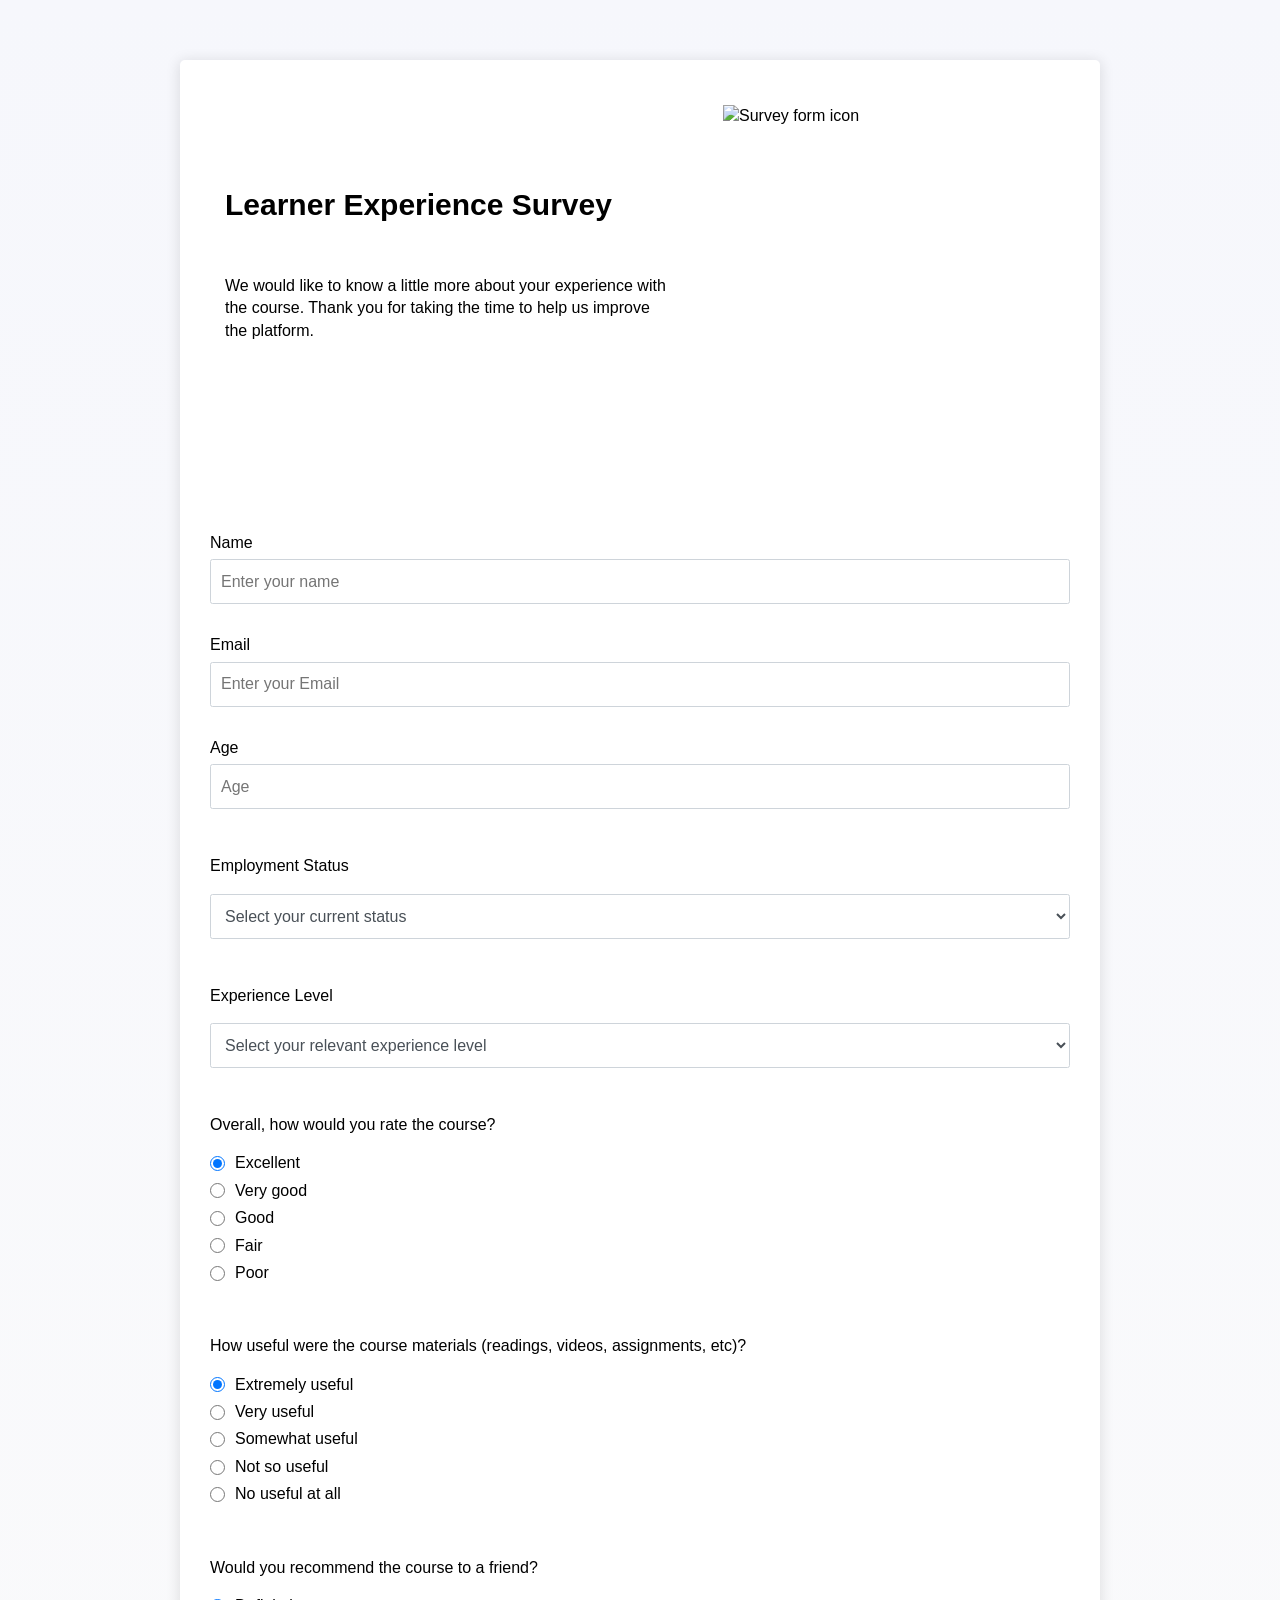
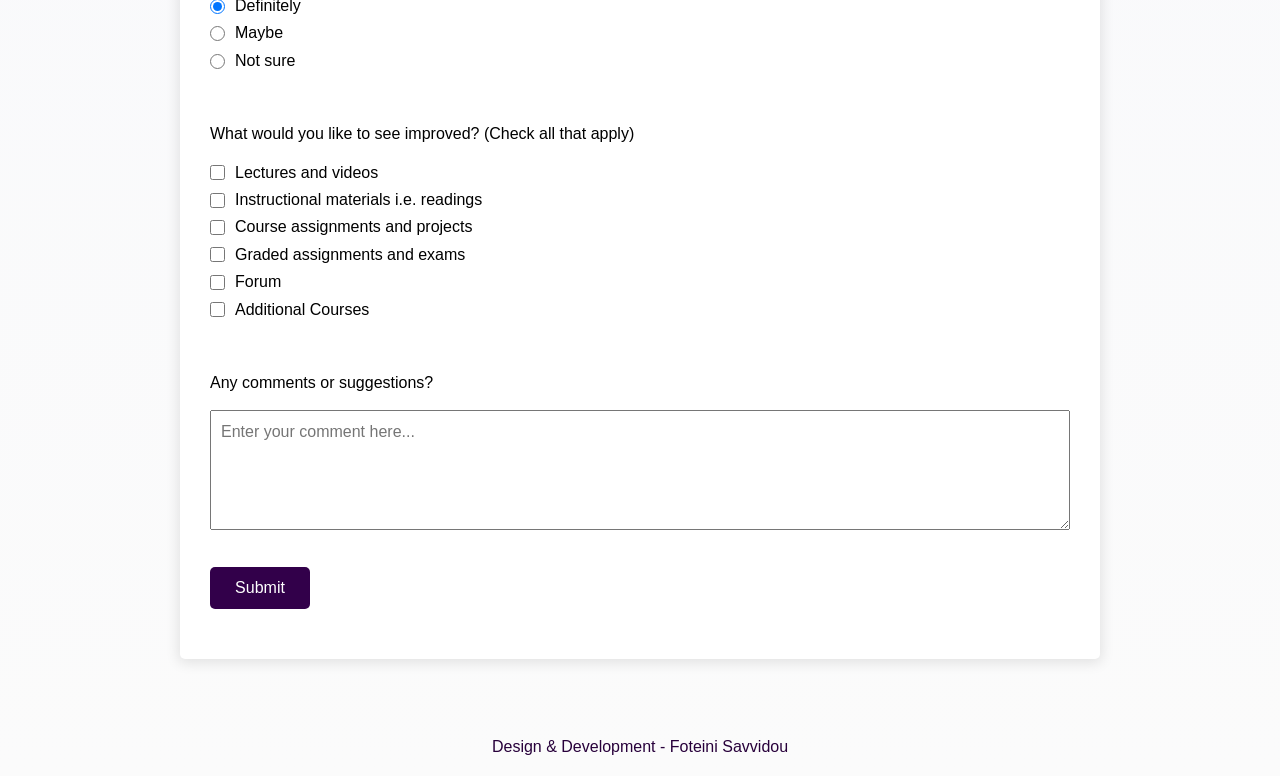
==== survey.html @ cc572ba9 "Add files via upload" ====
<!DOCTYPE html>
<html lang="en">
  
<head>
  <link rel="stylesheet" type="text/css" href="style2.css">
  <meta name="viewport" content="width=device-width, initial-scale=1">
  <meta name="description" content="Survey form ui created for the FreeCodeCamp's Responsive Web Design Certification.">
  <title>Survey Form</title>
</head>

<body>
<div class="container">
  <div class="header">
    <div class="column-header">
      <h1 id="title">Learner Experience Survey</h1>
        <p id="description">We would like to know a little more about your experience with the course. Thank you for taking the time to help us improve the platform.</p>
      </div>

      <div class="column-image">
        <div id="image-div">
          <img src="images/survey_icon.svg" width="400" height="400" alt="Survey form icon">
        </div>
    </div>
  </div>
  
  <form id="survey-form">
    <div class="form-group">
      <label id="name-label" for="name">Name</label>
      <input
        type="text"
        name="name"
        id="name"
        class="form-control"
        placeholder="Enter your name"
        required
      />
    </div>
    
    <div class="form-group">
      <label id="email-label" for="email">Email</label>
      <input
        type="email"
        name="email"
        id="email"
        class="form-control"
        placeholder="Enter your Email"
        required
      />
    </div>
    
    <div class="form-group">
      <label id="number-label" for="number">Age</label>
      <input
        type="number"
        name="age"
        id="number"
        min="10"
        max="99"
        class="form-control"
        placeholder="Age"
      />
    </div>
    
    <div class="form-group">
      <p>Employment Status</p>
      <select id="dropdown" name="role" class="form-control" required>
        <option disabled selected value>Select your current status</option>
        <option value="student">Student</option>
        <option value="job-full">Employed Full Time</option>
        <option value="job-part">Employed Part Time</option>
        <option value="self-employed">Self-employed</option>
        <option value="unemployed">Unemployed</option>
        <option value="retired">Retired</option>
        <option value="preferNo">Prefer not to say</option>
        <option value="other">Other</option>
      </select>
    </div>
    
        <div class="form-group">
      <p>Experience Level</p>
      <select id="experience-dropdown" name="experience" class="form-control" required>
        <option disabled selected value>Select your relevant experience level</option>
        <option value="junior">Junior (0-2 years experience)</option>
        <option value="mid">Mid-level (2+ years experience)</option>
        <option value="senior">Senior</option>
        <option value="executive">Executive</option>
        <option value="other">Other</option>
      </select>
    </div>

    <div class="form-group">
      <p>Overall, how would you rate the course?</p>
      <label>
        <input
          name="user-rate"
          value="excellent"
          type="radio"
          class="input-radio"
          checked
        />Excellent</label>
      <label>
        <input
          name="user-rate"
          value="very-good"
          type="radio"
          class="input-radio"
        />Very good</label>

      <label>
        <input
          name="user-rate"
          value="good"
          type="radio"
          class="input-radio"
        />Good</label>
      
      <label>
        <input
          name="user-rate"
          value="fair"
          type="radio"
          class="input-radio"
        />Fair</label>
      
      <label>
        <input
          name="user-rate"
          value="poor"
          type="radio"
          class="input-radio"
        />Poor</label>
    </div>
    
     <div class="form-group">
      <p>How useful were the course materials (readings, videos, assignments, etc)?</p>
      <label>
        <input
          name="materials-rate"
          value="extremely"
          type="radio"
          class="input-radio"
          checked
        />Extremely useful</label>
      <label>
        <input
          name="materials-rate"
          value="very"
          type="radio"
          class="input-radio"
        />Very useful</label>

      <label>
        <input
          name="materials-rate"
          value="somewhat"
          type="radio"
          class="input-radio"
        />Somewhat useful</label>
      
      <label>
        <input
          name="materials-rate"
          value="not-so"
          type="radio"
          class="input-radio"
        />Not so useful</label>
      
      <label>
        <input
          name="materials-rate"
          value="no"
          type="radio"
          class="input-radio"
        />No useful at all</label>
    </div>
    
    <div class="form-group">
      <p>Would you recommend the course to a friend?</p>
      <label>
        <input
          name="user-recommend"
          value="definitely"
          type="radio"
          class="input-radio"
          checked
        />Definitely</label>
      <label>
        <input
          name="user-recommend"
          value="maybe"
          type="radio"
          class="input-radio"
        />Maybe</label>

      <label>
        <input
          name="user-recommend"
          value="not-sure"
          type="radio"
          class="input-radio"
        />Not sure</label>
    </div>

    <div class="form-group">
      <p>
        What would you like to see improved? (Check all that apply)
      </p>

      <label>
        <input
          name="prefer"
          value="lectures"
          type="checkbox"
          class="input-checkbox"
        />Lectures and videos</label>
      
      <label>
        <input
          name="prefer"
          value="material"
          type="checkbox"
          class="input-checkbox"
        />Instructional materials i.e. readings</label>
      
      <label>
        <input
          name="prefer"
          value="assignments"
          type="checkbox"
          class="input-checkbox"
        />Course assignments and projects</label>
      
      <label>
        <input
          name="prefer"
          value="exams"
          type="checkbox"
          class="input-checkbox"
        />Graded assignments and exams</label>
     
      <label>
        <input
          name="prefer"
          value="forum"
          type="checkbox"
          class="input-checkbox"
        />Forum</label>
      
      <label>
        <input
          name="prefer"
          value="additional-courses"
          type="checkbox"
          class="input-checkbox"
        />Additional Courses</label>
    </div>

    <div class="form-group">
      <p>Any comments or suggestions?</p>
      <textarea
        id="comments"
        class="input-textarea"
        name="comment"
        placeholder="Enter your comment here..."></textarea>
    </div>

    <div class="form-group">
      <button type="submit" id="submit" class="submit-button">
        Submit
      </button>
    </div>
  </form>
</div>

 <section class="footer">
    <p> Design & Development - Foteini Savvidou </p>
  </section>

</body>

</html>
---- style2.css ----
:root {
  font-size: 10px;
}

*,
*::before,
*::after {
  box-sizing: border-box;
}

body {
  font-family: "Segoe UI", "Roboto", "Helvetica Neue", Arial, sans-serif;
  font-size: 1.6rem;
  line-height: 1.4;
  color: black;
  margin: 0;
  background: linear-gradient(0deg, rgba(251,251,251,1) 0%, rgba(246,247,252,1) 100%);
}

h1 {
  font-size: 3rem;
  line-height: 2;
  margin-bottom: 4rem;
}

img {
  max-width: 100%;
  height: auto;
  display: block;
}

label {
  display: flex;
  align-items: center;
  margin-bottom: 0.5rem;
}

input,
button,
select,
textarea {
  margin: 0;
  font-family: inherit;
  font-size: inherit;
  line-height: inherit;
}

button {
  border: none;
}

.container {
  width: 100%;
  margin: 6rem auto 6rem auto;
  box-shadow: 0 0.2rem 1.3rem 0.2rem rgba(0, 0, 0, 0.1);
  border-radius: 0.5rem;
  background-color: #fff;
}

@media (min-width: 576px) {
  .container {
    max-width: 540px;
  }
}

@media (min-width: 976px) {
  .container {
    max-width: 920px;
  }
}

.header {
  padding: 4.5rem;
  margin-bottom: 2rem;
}

/*Header*/
.column-header {
  float: left;
  width: 54%;
  padding-top: 5rem;
  margin-right: 6%;
}

.column-image {
  float: left;
  width: 40%;
}

.header:after {
  content: "";
  display: table;
  clear: both;
}

@media screen and (max-width: 1000px) {
  .column-header,
  .column-image {
    width: 100%;
    margin: 0;
  }
  #image-div img {
    margin: auto;
  }
}

/*Form*/

form {
  padding: 2.5rem;
  border-radius: 0.5rem;
}

.form-group {
  margin: 0 auto 2rem auto;
  padding: 0.5rem;
}

.form-control {
  display: block;
  width: 100%;
  height: 4.5rem;
  padding: 1rem;
  color: #495057;
  background-color: #fff;
  border: 1px solid #ced4da;
  border-radius: 0.25rem;
  transition: border-color 0.15s ease-in-out, box-shadow 0.15s ease-in-out;
}

.form-control:focus {
  border-color: #a6d8e2;
  outline: 0;
  box-shadow: 0 0 1rem 0.2rem rgba(205, 240, 247, 0.25);
}

.input-radio,
.input-checkbox {
  display: inline-block;
  margin-right: 1rem;
  min-height: 1.5rem;
  min-width: 1.5rem;
}

.input-textarea {
  min-height: 120px;
  width: 100%;
  padding: 1rem;
  resize: vertical;
}

.submit-button {
  display: inline-block;
  width: 10rem;
  padding: 1rem;
  background: #32004a;
  color: #fff;
  border-radius: 0.5rem;
  cursor: pointer;
}

.submit-button:hover {
  animation-name: background-color;
  animation-duration: 500ms;
  animation-fill-mode: forwards;
  animation-timing-function: ease-out;
}

@keyframes background-color {
    100% {
      background-color: #6f4c81;
    }
}

.footer {
  color: #28003b;
  padding: 0.1rem;
  text-align: center;
}
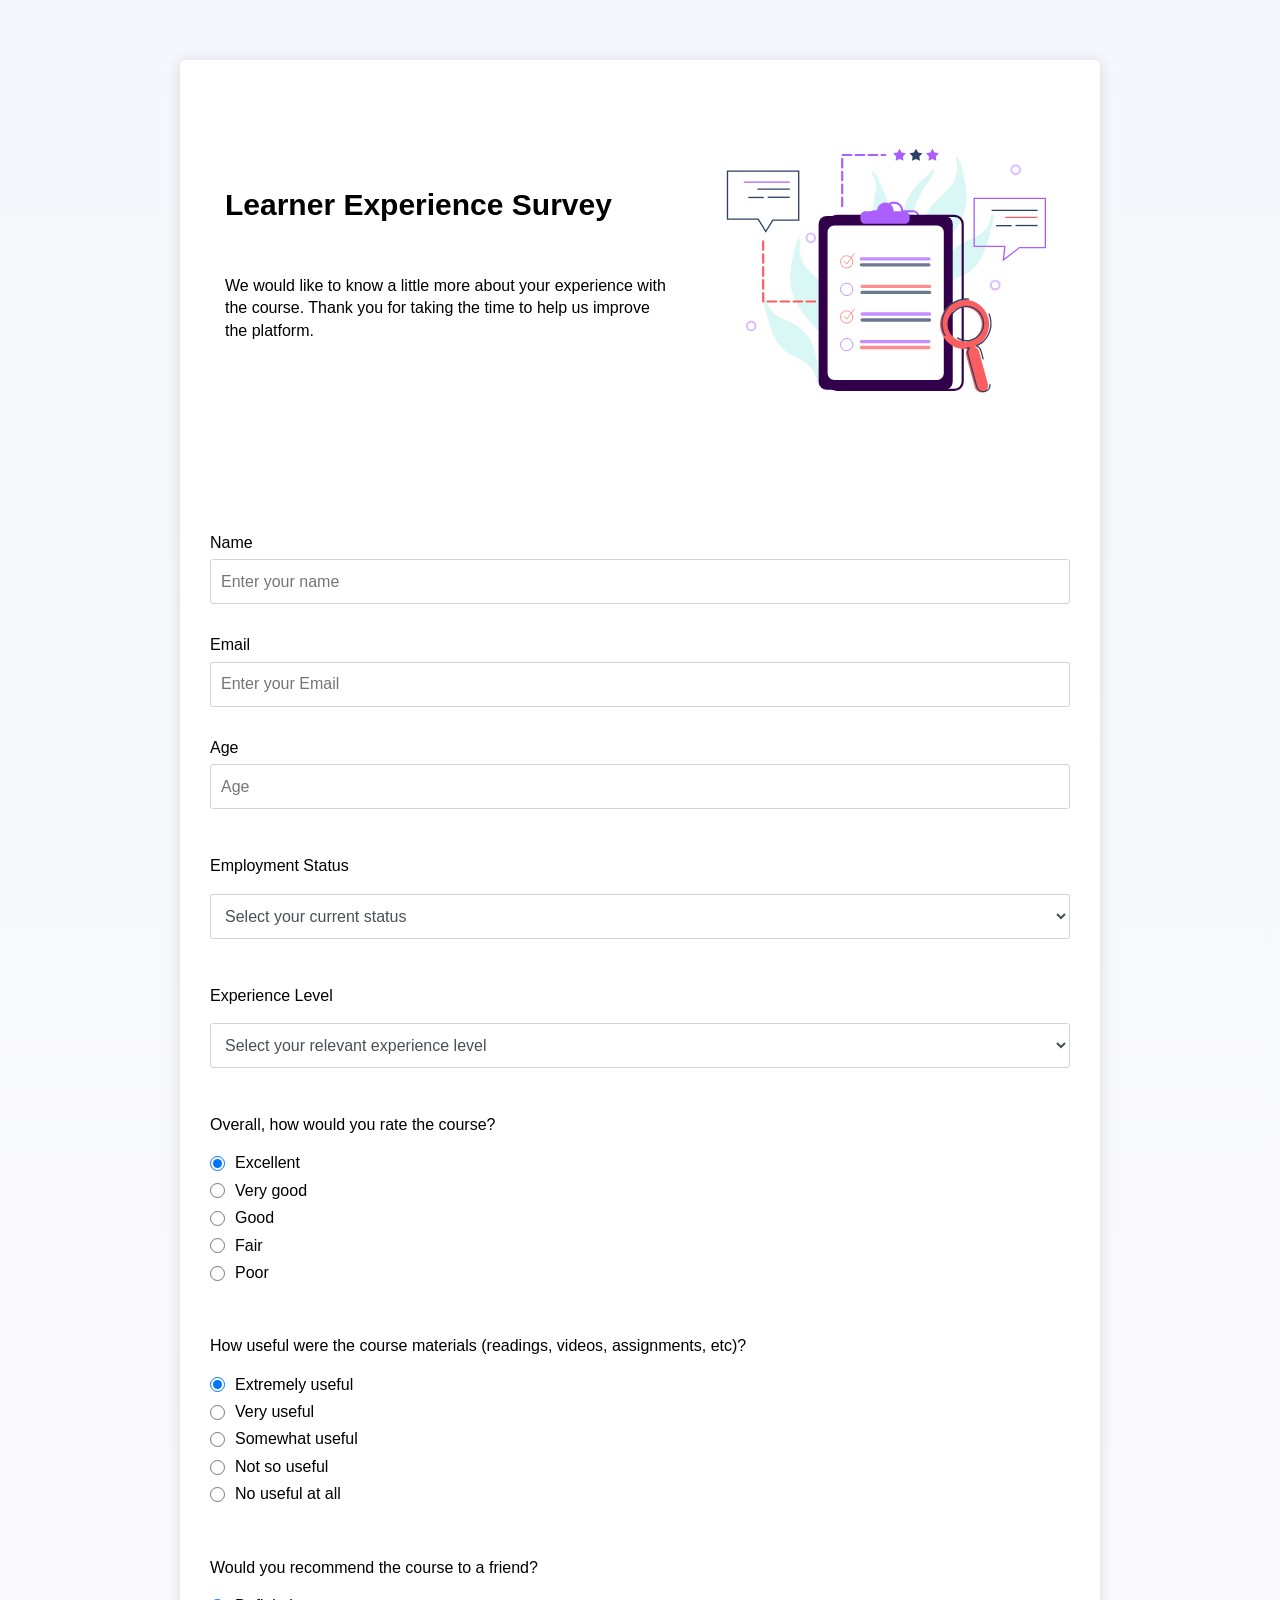
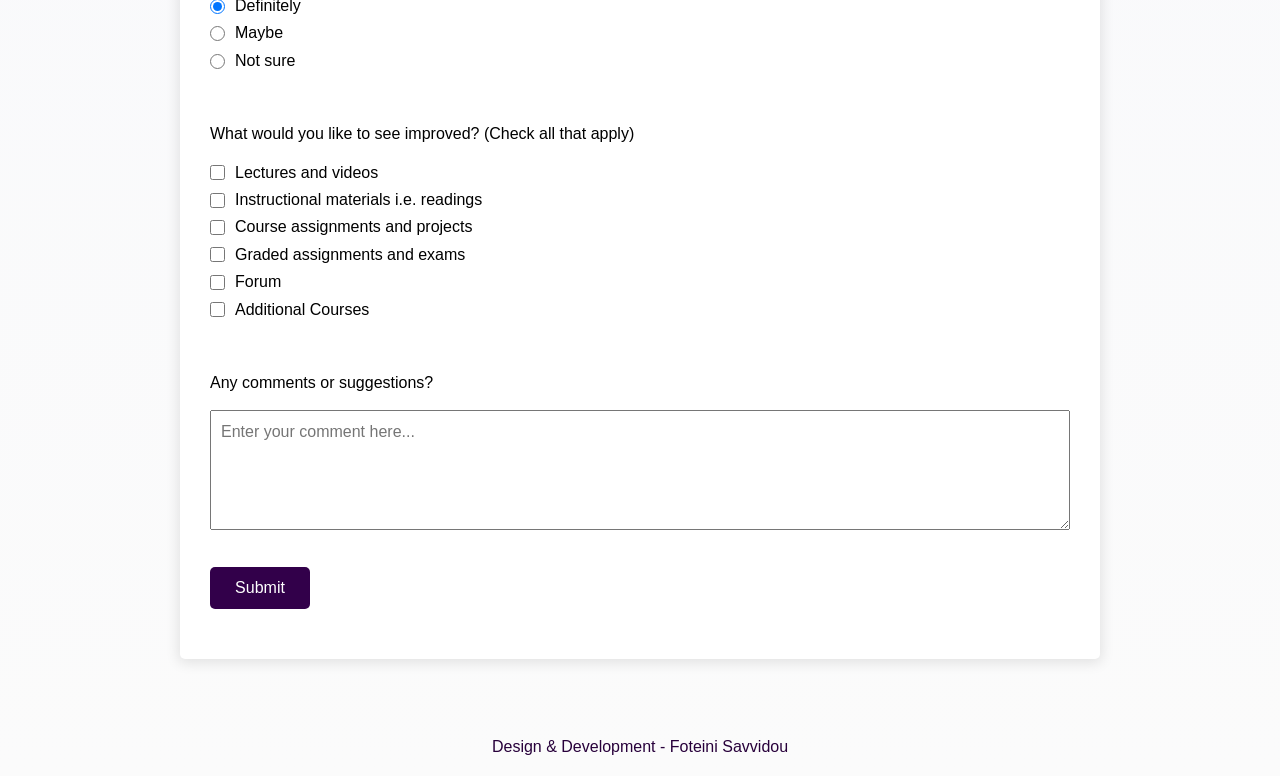
==== commit 05032242: "backend added" ====
--- a/survey.html
+++ b/survey.html
@@ -18,12 +18,12 @@
 
       <div class="column-image">
         <div id="image-div">
-          <img src="images/survey_icon.svg" width="400" height="400" alt="Survey form icon">
+          <img src="survey_icon.svg" width="400" height="400" alt="Survey form icon">
         </div>
     </div>
   </div>
   
-  <form id="survey-form">
+  <form id="survey-form" method="post" action="survey_add.php">
     <div class="form-group">
       <label id="name-label" for="name">Name</label>
       <input
